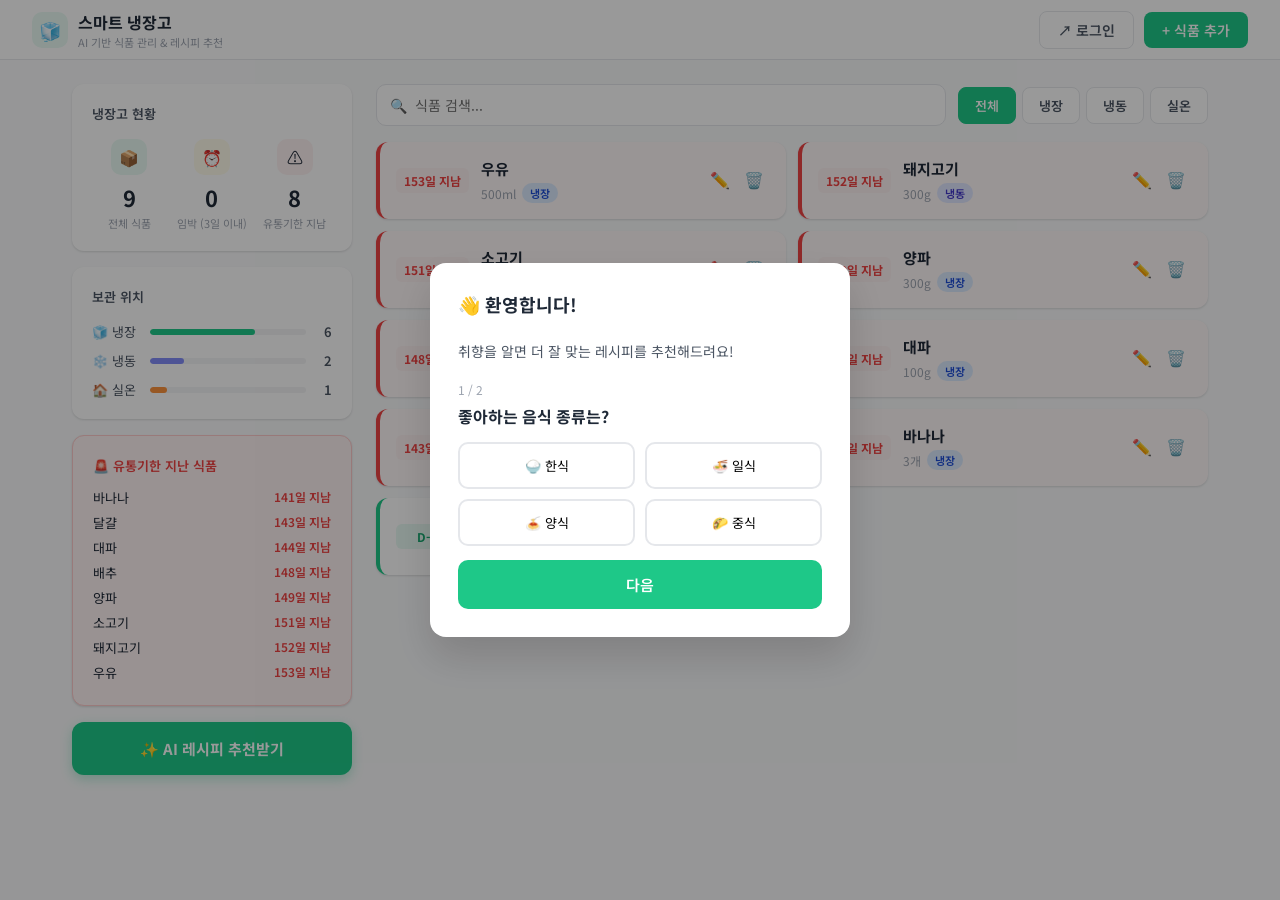
==== food-ai-platform-web/index.html @ f53095cd "feat: 웹/서버 프로젝트 초기 구조 분리 및 API 명세 추가" ====
<!DOCTYPE html>
<html lang="ko">
<head>
  <meta charset="UTF-8" />
  <meta name="viewport" content="width=device-width, initial-scale=1.0" />
  <title>스마트 냉장고</title>
  <link href="https://fonts.googleapis.com/css2?family=Noto+Sans+KR:wght@400;500;600;700&display=swap" rel="stylesheet" />
  <link rel="stylesheet" href="css/style.css" />
</head>
<body>

<!-- ── HEADER ── -->
<header>
  <div class="logo">
    <div class="logo-icon">🧊</div>
    <div class="logo-text">
      <h1>스마트 냉장고</h1>
      <p>AI 기반 식품 관리 &amp; 레시피 추천</p>
    </div>
  </div>
  <div class="header-actions">
    <button class="btn btn-outline" id="loginBtn">↗ 로그인</button>
    <button class="btn btn-primary" id="addItemBtn">+ 식품 추가</button>
  </div>
</header>

<!-- ── MAIN ── -->
<div class="main">
  <aside class="sidebar">
    <div class="card">
      <div class="card-title">냉장고 현황</div>
      <div class="stats-grid">
        <div class="stat-item">
          <div class="stat-icon green">📦</div>
          <div class="stat-num" id="stat-total">0</div>
          <div class="stat-label">전체 식품</div>
        </div>
        <div class="stat-item">
          <div class="stat-icon yellow">⏰</div>
          <div class="stat-num" id="stat-expiring">0</div>
          <div class="stat-label">임박 (3일 이내)</div>
        </div>
        <div class="stat-item">
          <div class="stat-icon red">⚠️</div>
          <div class="stat-num" id="stat-expired">0</div>
          <div class="stat-label">유통기한 지남</div>
        </div>
      </div>
    </div>
    <div class="card">
      <div class="card-title">보관 위치</div>
      <div class="location-list">
        <div class="location-row">
          <div class="location-name">🧊 냉장</div>
          <div class="bar-track"><div class="bar-fill" id="bar-냉장" style="width:0%"></div></div>
          <div class="location-count" id="cnt-냉장">0</div>
        </div>
        <div class="location-row">
          <div class="location-name">❄️ 냉동</div>
          <div class="bar-track"><div class="bar-fill" id="bar-냉동" style="width:0%;background:#818cf8"></div></div>
          <div class="location-count" id="cnt-냉동">0</div>
        </div>
        <div class="location-row">
          <div class="location-name">🏠 실온</div>
          <div class="bar-track"><div class="bar-fill" id="bar-실온" style="width:0%;background:#fb923c"></div></div>
          <div class="location-count" id="cnt-실온">0</div>
        </div>
      </div>
    </div>
    <div class="card soon-card" id="soon-card" style="display:none">
      <div class="soon-title">⚠️ 곧 만료되는 식품</div>
      <div id="soon-list"></div>
    </div>
    <div class="card expired-card" id="expired-card" style="display:none">
      <div class="expired-title">🚨 유통기한 지난 식품</div>
      <div id="expired-list"></div>
    </div>
    <button class="ai-btn" id="recipeBtn">✨ AI 레시피 추천받기</button>
  </aside>

  <div class="content">
    <div class="search-filter">
      <div class="search-wrap">
        <span class="search-icon">🔍</span>
        <input class="search-input" type="text" placeholder="식품 검색..." id="searchInput" />
      </div>
      <div class="filter-tabs">
        <button class="filter-tab active" data-filter="all">전체</button>
        <button class="filter-tab" data-filter="냉장">냉장</button>
        <button class="filter-tab" data-filter="냉동">냉동</button>
        <button class="filter-tab" data-filter="실온">실온</button>
      </div>
    </div>
    <div class="food-grid" id="foodGrid"></div>
  </div>
</div>

<!-- 모달: 온보딩 -->
<div class="modal-overlay open" id="onboardModal">
  <div class="modal modal-sm">
    <div class="modal-header">
      <div class="modal-title">👋 환영합니다!</div>
    </div>
    <p style="color:var(--gray-600);font-size:14px;margin-bottom:20px;">취향을 알면 더 잘 맞는 레시피를 추천해드려요!</p>
    <div class="onboard-step" id="ob-step">1 / 2</div>
    <div class="onboard-q" id="ob-q"></div>
    <div class="onboard-options" id="ob-options"></div>
    <button class="btn btn-primary btn-full" id="ob-next-btn">다음</button>
  </div>
</div>

<!-- 모달: 로그인 -->
<div class="modal-overlay" id="loginModal">
  <div class="modal modal-sm">
    <div class="login-logo">
      <div class="icon">🧊</div>
      <h2>로그인</h2>
    </div>
    <div class="form-group">
      <label class="form-label">이메일</label>
      <input class="form-input" type="email" placeholder="example@email.com" id="loginEmail" />
    </div>
    <div class="form-group">
      <label class="form-label">비밀번호</label>
      <input class="form-input" type="password" placeholder="••••••••" id="loginPw" />
    </div>
    <button class="btn btn-primary btn-full" id="doLoginBtn">로그인</button>
    <p class="login-note">계정이 없으신가요? 관리자에게 문의하세요.</p>
  </div>
</div>

<!-- 모달: 식품 추가/수정 -->
<div class="modal-overlay" id="itemModal">
  <div class="modal modal-md">
    <div class="modal-header">
      <div class="modal-title" id="itemModalTitle">🥗 식품 추가</div>
      <button class="close-btn" data-close="itemModal">✕</button>
    </div>
    <div class="form-group">
      <label class="form-label">식품명</label>
      <input class="form-input" id="f-name" placeholder="예: 우유, 달걀" />
    </div>
    <div class="form-group">
      <label class="form-label">수량</label>
      <input class="form-input" id="f-qty" placeholder="예: 2개, 500ml" />
    </div>
    <div class="form-group">
      <label class="form-label">보관 위치</label>
      <select class="form-select" id="f-loc">
        <option>🧊 냉장</option>
        <option>❄️ 냉동</option>
        <option>🏠 실온</option>
      </select>
    </div>
    <div class="form-group">
      <label class="form-label">유통기한</label>
      <input class="form-input" type="date" id="f-exp" />
    </div>
    <button class="btn btn-primary btn-full" id="submitItemBtn">+ 추가하기</button>
  </div>
</div>

<!-- 모달: AI 레시피 -->
<div class="modal-overlay" id="recipeModal">
  <div class="modal modal-lg">
    <div class="modal-header">
      <div class="modal-title">✨ AI 레시피 추천</div>
      <button class="close-btn" data-close="recipeModal">✕</button>
    </div>
    <div class="recipe-tabs">
      <div class="recipe-tab-panel active-panel">
        <div class="panel-title">✅ 지금 바로 만들 수 있어요 <span class="recipe-count" id="cnt-now">0개</span></div>
        <div class="panel-sub">현재 재료로 즉시 가능</div>
      </div>
      <div class="recipe-tab-panel shop-panel">
        <div class="panel-title">🛒 재료 조금만 사면 만들 수 있어요 <span class="recipe-count" id="cnt-buy">0개</span></div>
        <div class="panel-sub">1~2가지만 추가 구매</div>
      </div>
    </div>
    <div class="recipe-grid" id="recipeGrid"></div>
  </div>
</div>

<div id="toast"></div>

<!-- JS 로드 순서: data → render → modal → main -->
<script src="js/data.js"></script>
<script src="js/render.js"></script>
<script src="js/modal.js"></script>
<script src="js/main.js"></script>
</body>
</html>
---- food-ai-platform-web/css/style.css ----
/* ============================================================
   style.css  —  스마트 냉장고 전체 스타일
   ============================================================ */

*, *::before, *::after { box-sizing: border-box; margin: 0; padding: 0; }

:root {
  --green       : #1ec888;
  --green-dark  : #17a870;
  --green-light : #e8faf3;
  --red         : #ef4444;
  --red-light   : #fef2f2;
  --yellow      : #f59e0b;
  --yellow-light: #fffbeb;
  --gray-50     : #f9fafb;
  --gray-100    : #f3f4f6;
  --gray-200    : #e5e7eb;
  --gray-400    : #9ca3af;
  --gray-600    : #4b5563;
  --gray-700    : #374151;
  --gray-800    : #1f2937;
  --white       : #ffffff;
  --shadow      : 0 1px 3px rgba(0,0,0,.08), 0 1px 2px rgba(0,0,0,.06);
  --shadow-md   : 0 4px 6px rgba(0,0,0,.07), 0 2px 4px rgba(0,0,0,.06);
  --radius      : 12px;
}

body {
  font-family: 'Noto Sans KR', sans-serif;
  background: var(--gray-50);
  color: var(--gray-800);
  min-height: 100vh;
}

/* ── HEADER ─────────────────────────────────────────────── */
header {
  background: var(--white);
  border-bottom: 1px solid var(--gray-200);
  padding: 0 32px;
  height: 60px;
  display: flex;
  align-items: center;
  justify-content: space-between;
  position: sticky;
  top: 0;
  z-index: 100;
}

.logo { display: flex; align-items: center; gap: 10px; }
.logo-icon {
  width: 36px; height: 36px;
  background: var(--green-light);
  border-radius: 10px;
  display: flex; align-items: center; justify-content: center;
  font-size: 18px;
}
.logo-text h1 { font-size: 16px; font-weight: 700; }
.logo-text p  { font-size: 11px; color: var(--gray-400); }
.header-actions { display: flex; gap: 10px; align-items: center; }

/* ── BUTTONS ─────────────────────────────────────────────── */
.btn {
  padding: 8px 18px;
  border-radius: 8px;
  font-size: 14px;
  font-weight: 600;
  font-family: inherit;
  cursor: pointer;
  border: none;
  transition: all .15s;
}
.btn-outline {
  background: var(--white);
  border: 1.5px solid var(--gray-200);
  color: var(--gray-600);
}
.btn-outline:hover { border-color: var(--green); color: var(--green); }

.btn-primary {
  background: var(--green);
  color: var(--white);
  display: flex; align-items: center; gap: 6px;
}
.btn-primary:hover { background: var(--green-dark); }

.btn-full { width: 100%; padding: 14px; font-size: 15px; border-radius: 10px; justify-content: center; }

.btn-ghost {
  background: none; border: none; cursor: pointer;
  padding: 6px; border-radius: 6px;
  color: var(--gray-400); font-size: 16px; transition: all .15s;
}
.btn-ghost:hover { background: var(--gray-100); color: var(--gray-600); }

.btn-danger-ghost {
  background: none; border: none; cursor: pointer;
  padding: 6px; border-radius: 6px;
  color: var(--gray-400); font-size: 16px; transition: all .15s;
}
.btn-danger-ghost:hover { background: var(--red-light); color: var(--red); }

/* ── LAYOUT ──────────────────────────────────────────────── */
.main {
  display: grid;
  grid-template-columns: 280px 1fr;
  gap: 24px;
  padding: 24px 32px;
  max-width: 1200px;
  margin: 0 auto;
}

/* ── SIDEBAR ─────────────────────────────────────────────── */
.sidebar { display: flex; flex-direction: column; gap: 16px; }

.card {
  background: var(--white);
  border-radius: var(--radius);
  padding: 20px;
  box-shadow: var(--shadow);
}
.card-title { font-size: 13px; font-weight: 600; color: var(--gray-600); margin-bottom: 16px; }

/* 통계 */
.stats-grid { display: grid; grid-template-columns: repeat(3, 1fr); gap: 8px; }
.stat-item  { text-align: center; }
.stat-icon  {
  width: 36px; height: 36px; border-radius: 10px;
  display: flex; align-items: center; justify-content: center;
  font-size: 16px; margin: 0 auto 6px;
}
.stat-icon.green  { background: var(--green-light); }
.stat-icon.yellow { background: var(--yellow-light); }
.stat-icon.red    { background: var(--red-light); }
.stat-num   { font-size: 22px; font-weight: 700; }
.stat-label { font-size: 11px; color: var(--gray-400); margin-top: 2px; }

/* 보관 위치 바 */
.location-list { display: flex; flex-direction: column; gap: 10px; }
.location-row  { display: flex; align-items: center; gap: 10px; }
.location-name { font-size: 13px; width: 48px; color: var(--gray-600); }
.bar-track     { flex: 1; height: 6px; background: var(--gray-100); border-radius: 99px; overflow: hidden; }
.bar-fill      { height: 100%; border-radius: 99px; background: var(--green); transition: width .4s; }
.location-count{ font-size: 13px; font-weight: 600; color: var(--gray-600); width: 16px; text-align: right; }

/* 만료 카드 */
.expired-card  { background: var(--red-light); border: 1px solid #fecaca; }
.expired-title { display: flex; align-items: center; gap: 6px; font-size: 13px; font-weight: 600; color: var(--red); margin-bottom: 10px; }
.soon-card     { background: var(--yellow-light); border: 1px solid #fde68a; }
.soon-title    { display: flex; align-items: center; gap: 6px; font-size: 13px; font-weight: 600; color: var(--yellow); margin-bottom: 10px; }
.expired-item  { display: flex; justify-content: space-between; font-size: 13px; padding: 3px 0; }
.expired-item .days { color: var(--red); font-weight: 600; font-size: 12px; }

/* AI 버튼 */
.ai-btn {
  background: var(--green); color: var(--white);
  border: none; border-radius: var(--radius);
  padding: 16px; width: 100%;
  font-size: 15px; font-weight: 700; font-family: inherit;
  cursor: pointer;
  display: flex; align-items: center; justify-content: center; gap: 8px;
  transition: all .15s;
  box-shadow: 0 4px 12px rgba(30,200,136,.3);
}
.ai-btn:hover { background: var(--green-dark); transform: translateY(-1px); box-shadow: 0 6px 16px rgba(30,200,136,.4); }

/* ── CONTENT ─────────────────────────────────────────────── */
.content { display: flex; flex-direction: column; gap: 16px; }

.search-filter { display: flex; gap: 12px; align-items: center; }
.search-wrap   { flex: 1; position: relative; }
.search-icon   { position: absolute; left: 14px; top: 50%; transform: translateY(-50%); color: var(--gray-400); font-size: 14px; }
.search-input  {
  width: 100%; padding: 10px 14px 10px 38px;
  border: 1.5px solid var(--gray-200); border-radius: 10px;
  font-size: 14px; font-family: inherit; background: var(--white);
  outline: none; transition: border .15s;
}
.search-input:focus { border-color: var(--green); }

.filter-tabs { display: flex; gap: 6px; }
.filter-tab  {
  padding: 8px 16px; border-radius: 8px;
  border: 1.5px solid var(--gray-200); background: var(--white);
  font-size: 13px; font-weight: 600; font-family: inherit;
  cursor: pointer; color: var(--gray-600); transition: all .15s;
}
.filter-tab.active          { background: var(--green); border-color: var(--green); color: var(--white); }
.filter-tab:hover:not(.active) { border-color: var(--green); color: var(--green); }

/* ── FOOD GRID ───────────────────────────────────────────── */
.food-grid { display: grid; grid-template-columns: repeat(2, 1fr); gap: 12px; }

.food-card {
  background: var(--white); border-radius: var(--radius);
  padding: 16px; display: flex; align-items: center; gap: 12px;
  box-shadow: var(--shadow); border-left: 4px solid transparent;
  transition: box-shadow .15s;
  animation: fadeIn .2s ease;
}
@keyframes fadeIn { from { opacity: 0; transform: translateY(4px); } to { opacity: 1; transform: translateY(0); } }
.food-card:hover    { box-shadow: var(--shadow-md); }
.food-card.expired  { border-left-color: var(--red);    background: #fff8f8; }
.food-card.expiring { border-left-color: var(--yellow); background: #fffdf5; }
.food-card.ok       { border-left-color: var(--green); }

.days-badge          { min-width: 68px; text-align: center; font-size: 12px; font-weight: 700; padding: 4px 8px; border-radius: 6px; white-space: nowrap; }
.days-badge.expired  { background: var(--red-light);    color: var(--red); }
.days-badge.expiring { background: var(--yellow-light); color: var(--yellow); }
.days-badge.ok       { background: var(--green-light);  color: var(--green-dark); }

.food-info    { flex: 1; min-width: 0; }
.food-name    { font-size: 15px; font-weight: 700; }
.food-meta    { display: flex; align-items: center; gap: 6px; margin-top: 4px; }
.food-qty     { font-size: 12px; color: var(--gray-400); }
.food-actions { display: flex; gap: 2px; }

.location-badge { font-size: 11px; font-weight: 600; padding: 2px 8px; border-radius: 99px; }
.loc-냉장 { background: #dbeafe; color: #1d4ed8; }
.loc-냉동 { background: #e0e7ff; color: #4338ca; }
.loc-실온 { background: #fef3c7; color: #92400e; }

.empty-state { grid-column: 1/-1; text-align: center; padding: 60px 20px; color: var(--gray-400); }
.empty-icon  { font-size: 48px; margin-bottom: 12px; }
.empty-state p { font-size: 15px; }

/* ── MODALS ──────────────────────────────────────────────── */
.modal-overlay {
  display: none; position: fixed; inset: 0;
  background: rgba(0,0,0,.4); z-index: 200;
  align-items: center; justify-content: center;
}
.modal-overlay.open { display: flex; animation: fadeOverlay .15s ease; }
@keyframes fadeOverlay { from{opacity:0} to{opacity:1} }

.modal {
  background: var(--white); border-radius: 16px; padding: 28px; width: 100%;
  box-shadow: 0 20px 40px rgba(0,0,0,.15);
  animation: slideUp .2s ease;
}
@keyframes slideUp { from{opacity:0;transform:translateY(16px)} to{opacity:1;transform:translateY(0)} }

.modal-sm { max-width: 420px; }
.modal-md { max-width: 500px; }
.modal-lg { max-width: 900px; max-height: 85vh; overflow-y: auto; }

.modal-header { display: flex; align-items: center; justify-content: space-between; margin-bottom: 24px; }
.modal-title  { font-size: 18px; font-weight: 700; display: flex; align-items: center; gap: 8px; }
.close-btn    {
  width: 32px; height: 32px; border: none; background: var(--gray-100);
  border-radius: 50%; cursor: pointer; font-size: 16px; color: var(--gray-600);
  display: flex; align-items: center; justify-content: center; transition: background .15s;
}
.close-btn:hover { background: var(--gray-200); }

/* 폼 */
.form-group  { margin-bottom: 18px; }
.form-label  { display: block; font-size: 14px; font-weight: 600; color: var(--gray-700); margin-bottom: 8px; }
.form-input, .form-select {
  width: 100%; padding: 11px 14px;
  border: 1.5px solid var(--gray-200); border-radius: 10px;
  font-size: 14px; font-family: inherit; outline: none;
  transition: border .15s; background: var(--white);
}
.form-input:focus, .form-select:focus { border-color: var(--green); }
.form-input::placeholder { color: var(--gray-400); }

/* 로그인 */
.login-logo           { text-align: center; margin-bottom: 24px; }
.login-logo .icon     { font-size: 32px; }
.login-logo h2        { font-size: 20px; font-weight: 700; margin-top: 6px; }
.login-note           { text-align: center; font-size: 13px; color: var(--gray-400); margin-top: 12px; }

/* ── 레시피 모달 ─────────────────────────────────────────── */
.recipe-tabs { display: grid; grid-template-columns: 1fr 1fr; gap: 12px; margin-bottom: 20px; }

.recipe-tab-panel      { border: 1.5px solid var(--gray-200); border-radius: 10px; padding: 14px 16px; }
.recipe-tab-panel.active-panel { border-color: var(--green);  background: var(--green-light); }
.recipe-tab-panel.shop-panel   { border-color: var(--yellow); background: var(--yellow-light); }

.panel-title  { font-size: 14px; font-weight: 700; display: flex; align-items: center; gap: 8px; }
.panel-sub    { font-size: 12px; color: var(--gray-400); margin-top: 2px; }
.recipe-count { font-size: 13px; font-weight: 700; background: var(--gray-200); padding: 2px 8px; border-radius: 99px; }

.recipe-grid  { display: grid; grid-template-columns: 1fr 1fr; gap: 12px; }
.recipe-empty { grid-column: 1/-1; text-align: center; padding: 40px; color: var(--gray-400); }

.recipe-card        { border: 1.5px solid var(--gray-200); border-radius: 10px; padding: 16px; transition: box-shadow .15s; }
.recipe-card:hover  { box-shadow: var(--shadow-md); }
.recipe-card-header { display: flex; align-items: center; gap: 10px; margin-bottom: 10px; }
.recipe-avatar      { width: 36px; height: 36px; background: var(--green-light); border-radius: 10px; display: flex; align-items: center; justify-content: center; font-size: 18px; }
.recipe-name        { font-size: 15px; font-weight: 700; }
.category-tag       { display: inline-block; font-size: 11px; font-weight: 600; padding: 2px 8px; border-radius: 99px; background: var(--gray-100); color: var(--gray-600); margin-top: 2px; }

.need-to-buy        { background: var(--yellow-light); border: 1px solid #fde68a; border-radius: 8px; padding: 8px 12px; margin-bottom: 10px; }
.need-to-buy .label { font-size: 11px; font-weight: 700; color: var(--yellow); display: flex; align-items: center; gap: 4px; margin-bottom: 6px; }

.ingredient-tags { display: flex; flex-wrap: wrap; gap: 4px; margin-top: 6px; }
.ingredient-tag  { font-size: 12px; padding: 3px 8px; border-radius: 6px; background: var(--gray-100); color: var(--gray-700); font-weight: 500; }
.ingredient-tag.missing { background: #fde68a; color: #92400e; }

.step-list { margin: 10px 0; }
.step-item { display: flex; gap: 8px; font-size: 13px; color: var(--gray-600); padding: 3px 0; }
.step-num  { min-width: 20px; height: 20px; background: var(--green); color: var(--white); border-radius: 50%; display: flex; align-items: center; justify-content: center; font-size: 11px; font-weight: 700; margin-top: 1px; }

.recipe-expand { border: none; background: none; font-family: inherit; font-size: 13px; color: var(--gray-400); cursor: pointer; display: flex; align-items: center; gap: 4px; padding: 4px 0; transition: color .15s; }
.recipe-expand:hover { color: var(--green); }
.recipe-steps      { display: none; margin-top: 8px; }
.recipe-steps.open { display: block; }

.select-btn {
  width: 100%; margin-top: 10px; padding: 10px;
  background: var(--green); color: var(--white);
  border: none; border-radius: 8px;
  font-size: 13px; font-weight: 700; font-family: inherit;
  cursor: pointer; display: flex; align-items: center; justify-content: center; gap: 6px;
  transition: background .15s;
}
.select-btn:hover    { background: var(--green-dark); }
.select-btn.selected { background: #059669; }

/* ── 온보딩 ──────────────────────────────────────────────── */
.onboard-options { display: grid; grid-template-columns: 1fr 1fr; gap: 10px; margin: 14px 0; }
.onboard-option  {
  border: 2px solid var(--gray-200); border-radius: 10px; padding: 12px;
  cursor: pointer; text-align: center; transition: all .15s;
  font-family: inherit; font-size: 13px; background: var(--white);
}
.onboard-option:hover    { border-color: var(--green); color: var(--green); }
.onboard-option.selected { border-color: var(--green); background: var(--green-light); color: var(--green-dark); font-weight: 700; }
.onboard-step { font-size: 12px; color: var(--gray-400); margin-bottom: 6px; }
.onboard-q    { font-size: 16px; font-weight: 700; margin-bottom: 4px; }

/* ── TOAST ───────────────────────────────────────────────── */
#toast {
  position: fixed; bottom: 32px; left: 50%;
  transform: translateX(-50%) translateY(20px);
  background: var(--gray-800); color: var(--white);
  padding: 12px 24px; border-radius: 10px;
  font-size: 14px; font-weight: 500;
  z-index: 999; opacity: 0; transition: all .25s;
  pointer-events: none;
}
#toast.show { opacity: 1; transform: translateX(-50%) translateY(0); }

/* ── 반응형 ──────────────────────────────────────────────── */
@media (max-width: 768px) {
  .main        { grid-template-columns: 1fr; padding: 16px; }
  .food-grid   { grid-template-columns: 1fr; }
  .recipe-grid { grid-template-columns: 1fr; }
}
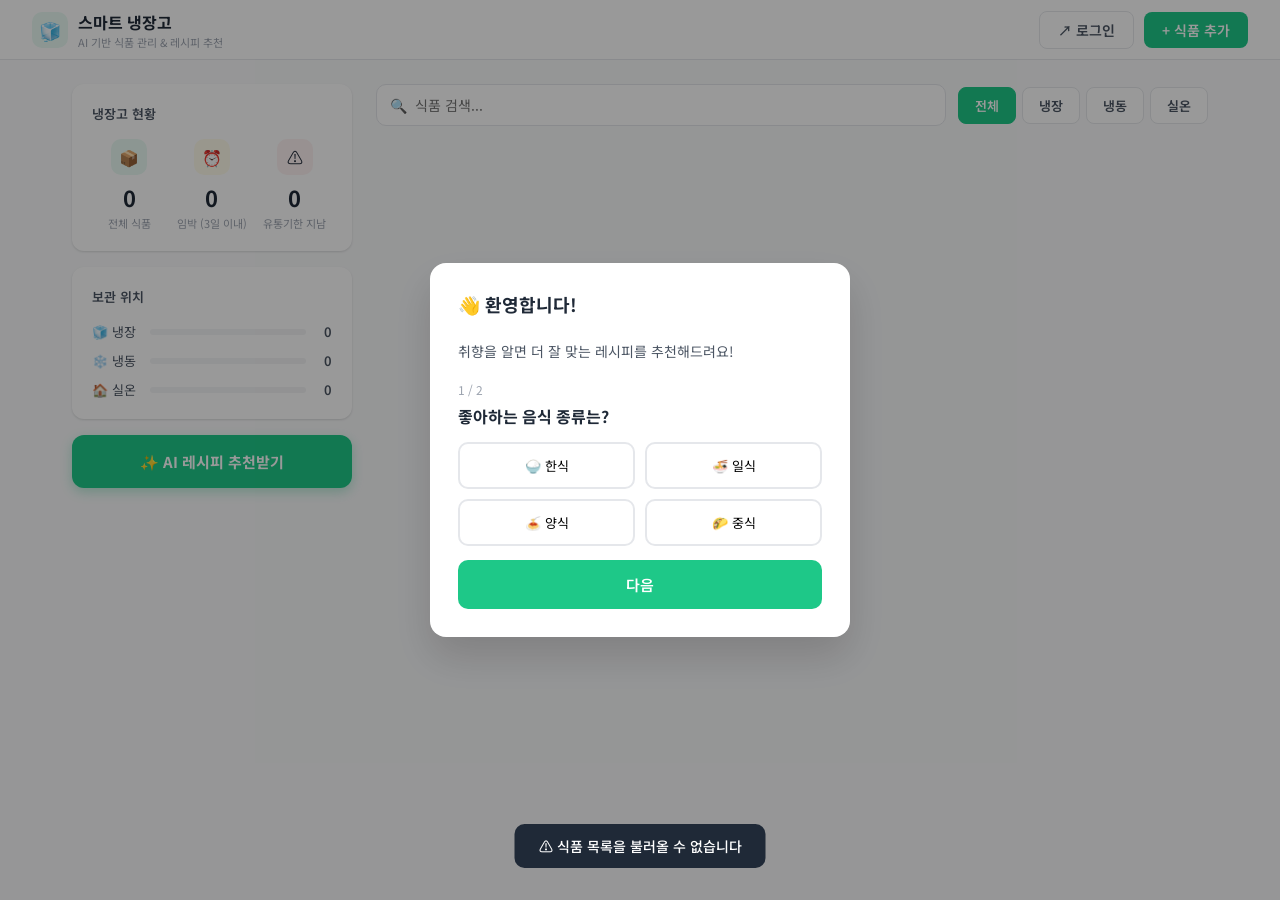
==== commit 5039629a: "fix: 회원가입 비밀번호 규칙 안내 문구 및 실시간 체크 추가 (#50)" ====
--- a/food-ai-platform-web/index.html
+++ b/food-ai-platform-web/index.html
@@ -125,7 +125,37 @@
       <input class="form-input" type="password" placeholder="••••••••" id="loginPw" />
     </div>
     <button class="btn btn-primary btn-full" id="doLoginBtn">로그인</button>
-    <p class="login-note">계정이 없으신가요? 관리자에게 문의하세요.</p>
+    <p class="login-note">계정이 없으신가요? <button class="link-btn" onclick="openSignup()">회원가입</button></p>
+  </div>
+</div>
+
+<!-- 모달: 회원가입 -->
+<div class="modal-overlay" id="signupModal">
+  <div class="modal modal-sm">
+    <div class="modal-header">
+      <div class="modal-title">✏️ 회원가입</div>
+      <button class="close-btn" data-close="signupModal">✕</button>
+    </div>
+    <div class="form-group">
+      <label class="form-label">이름</label>
+      <input class="form-input" type="text" placeholder="홍길동" id="signupName" />
+    </div>
+    <div class="form-group">
+      <label class="form-label">이메일</label>
+      <input class="form-input" type="email" placeholder="example@email.com" id="signupEmail" />
+    </div>
+    <div class="form-group">
+      <label class="form-label">비밀번호</label>
+      <input class="form-input" type="password" placeholder="••••••••" id="signupPw" oninput="checkPwRules(this.value)" />
+      <ul class="pw-rules" id="pwRules">
+        <li class="pw-rule" id="rule-length">8~20자</li>
+        <li class="pw-rule" id="rule-letter">영문 포함</li>
+        <li class="pw-rule" id="rule-number">숫자 포함</li>
+        <li class="pw-rule" id="rule-special">특수문자 포함</li>
+      </ul>
+    </div>
+    <button class="btn btn-primary btn-full" id="doSignupBtn">회원가입</button>
+    <p class="login-note">이미 계정이 있으신가요? <button class="link-btn" onclick="openLogin()">로그인</button></p>
   </div>
 </div>
 
@@ -154,7 +184,7 @@
     </div>
     <div class="form-group">
       <label class="form-label">유통기한</label>
-      <input class="form-input" type="date" id="f-exp" />
+      <input class="form-input" type="date" id="f-exp" min="" />
     </div>
     <button class="btn btn-primary btn-full" id="submitItemBtn">+ 추가하기</button>
   </div>
@@ -189,5 +219,4 @@
 <script src="js/modal.js"></script>
 <script src="js/main.js"></script>
 </body>
-</html>
-
+</html>
--- a/food-ai-platform-web/css/style.css
+++ b/food-ai-platform-web/css/style.css
@@ -348,3 +348,43 @@
   .food-grid   { grid-template-columns: 1fr; }
   .recipe-grid { grid-template-columns: 1fr; }
 }
+
+/* ── 텍스트 링크 버튼 ──────────────────────────────────────── */
+.link-btn {
+  background: none;
+  border: none;
+  color: var(--green);
+  font-size: inherit;
+  font-family: inherit;
+  cursor: pointer;
+  padding: 0;
+  text-decoration: underline;
+}
+.link-btn:hover { color: var(--green-dark); }
+
+/* ── 비밀번호 규칙 체크리스트 ──────────────────────────────── */
+.pw-rules {
+  list-style: none;
+  padding: 6px 0 0;
+  margin: 0;
+  display: flex;
+  flex-wrap: wrap;
+  gap: 4px 12px;
+}
+.pw-rule {
+  font-size: 11px;
+  color: var(--gray-400);
+  padding-left: 14px;
+  position: relative;
+}
+.pw-rule::before {
+  content: "○";
+  position: absolute;
+  left: 0;
+}
+.pw-rule.ok {
+  color: var(--green);
+}
+.pw-rule.ok::before {
+  content: "✓";
+}
